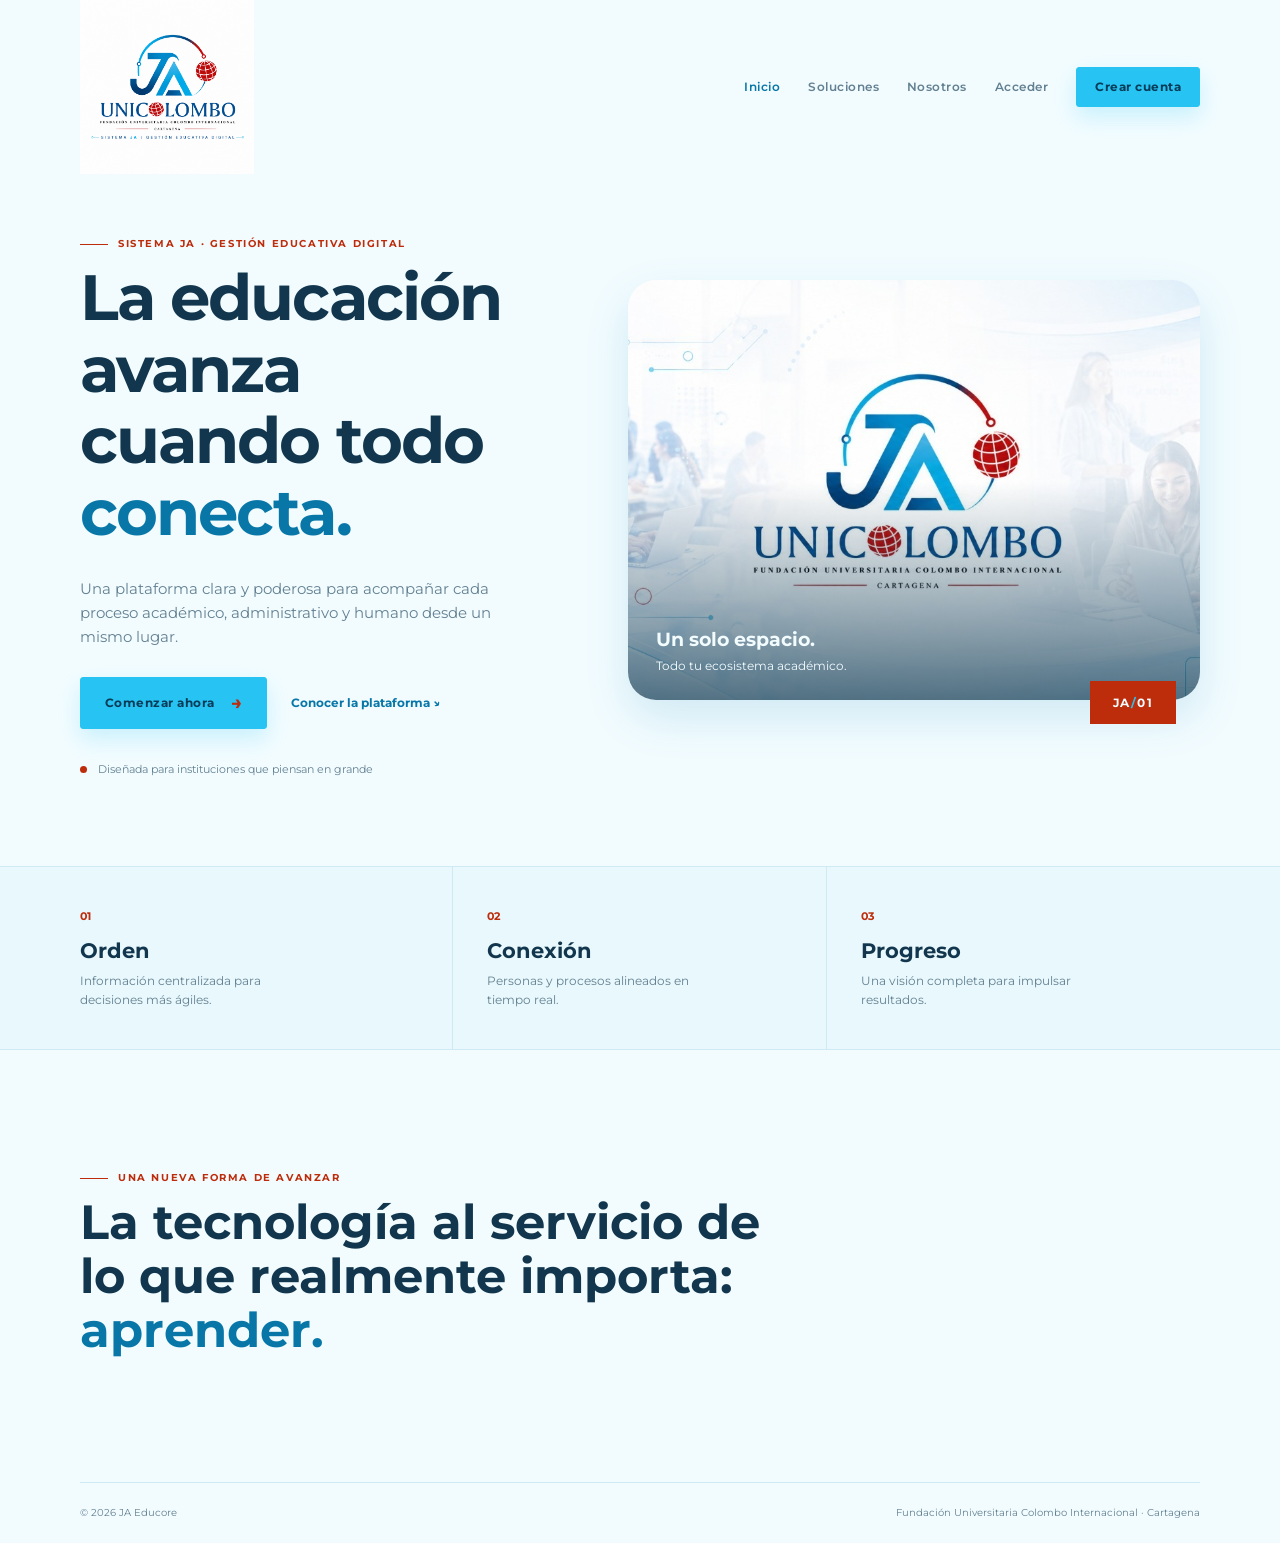
==== 03-Development/Src/Frontend/index.html @ cff56334 "wip: style frontend" ====
<!DOCTYPE html>
<html lang="en">

<head>
    <meta charset="UTF-8">
    <meta name="viewport" content="width=device-width, initial-scale=1.0">
    <link rel="icon" type="image/png" href="Assets/Images/JA-Educore-Logo.png">
    <link rel="stylesheet" href="Assets/Fonts/fonts.css">
    <link rel="stylesheet" href="Styles/main.css">
    <title>JA Educore</title>
</head>

<body class="home-page">
    <header class="site-header container">
        <a class="brand" href="index.html" aria-label="JA Educore, inicio">
            <img src="Assets/Images/JA-Educore-Logo.png" alt="Logo JA Educore">
        </a>
        <button class="menu-toggle" type="button" aria-expanded="false" aria-controls="main-nav">Menú</button>
        <nav class="main-nav" id="main-nav" aria-label="Navegación principal">
            <a class="nav-link active" href="index.html">Inicio</a>
            <a class="nav-link" href="#servicios">Soluciones</a>
            <a class="nav-link" href="#nosotros">Nosotros</a>
            <a class="nav-link" href="Views/login.html">Acceder</a>
            <a class="button button-small" href="Views/register.html">Crear cuenta</a>
        </nav>
    </header>

    <main>
        <section class="hero container">
            <div class="hero-copy reveal">
                <p class="eyebrow"><span></span> Sistema JA · Gestión educativa digital</p>
                <h1>La educación avanza cuando todo <em>conecta.</em></h1>
                <p class="hero-text">Una plataforma clara y poderosa para acompañar cada proceso académico,
                    administrativo y humano desde un mismo lugar.</p>
                <div class="hero-actions">
                    <a class="button" href="Views/register.html">Comenzar ahora <span aria-hidden="true">→</span></a>
                    <a class="text-link" href="#servicios">Conocer la plataforma <span aria-hidden="true">↘</span></a>
                </div>
                <div class="hero-note"><span class="status-dot"></span> Diseñada para instituciones que piensan en
                    grande</div>
            </div>
            <div class="hero-visual reveal reveal-delay">
                <div class="visual-frame">
                    <img src="Assets/Images/JA-Educore-fondo.jpg" alt="Estudiantes colaborando en un entorno académico">
                    <div class="visual-caption"><strong>Un solo espacio.</strong><br>Todo tu ecosistema académico.</div>
                </div>
                <div class="floating-mark">JA<span>/</span>01</div>
            </div>
        </section>

        <section class="service-strip" id="servicios">
            <div class="container services-grid">
                <article class="service-item"><span class="service-number">01</span>
                    <h2>Orden</h2>
                    <p>Información centralizada para decisiones más ágiles.</p>
                </article>
                <article class="service-item"><span class="service-number">02</span>
                    <h2>Conexión</h2>
                    <p>Personas y procesos alineados en tiempo real.</p>
                </article>
                <article class="service-item"><span class="service-number">03</span>
                    <h2>Progreso</h2>
                    <p>Una visión completa para impulsar resultados.</p>
                </article>
            </div>
        </section>

        <section class="closing-section container" id="nosotros">
            <p class="eyebrow"><span></span> Una nueva forma de avanzar</p>
            <h2>La tecnología al servicio de lo que realmente importa: <em>aprender.</em></h2>
        </section>
    </main>

    <footer class="site-footer container"><span>© 2026 JA Educore</span><span>Fundación Universitaria Colombo
            Internacional · Cartagena</span></footer>
    <script src="Scripts/app.js"></script>
</body>

</html>
---- 03-Development/Src/Frontend/Assets/Fonts/fonts.css ----
@font-face {
    font-family: "Montserrat";
    src: url("Montserrat-Regular.ttf") format("truetype");
    font-weight: 400;
    font-style: normal;
    font-display: swap;
}

@font-face {
    font-family: "Montserrat";
    src: url("Montserrat-SemiBold.ttf") format("truetype");
    font-weight: 600;
    font-style: normal;
    font-display: swap;
}

@font-face {
    font-family: "Montserrat";
    src: url("Montserrat-Bold.ttf") format("truetype");
    font-weight: 700;
    font-style: normal;
    font-display: swap;
}
---- 03-Development/Src/Frontend/Styles/main.css ----
:root {
    --blue: #27c3f2;
    --blue-deep: #0877a8;
    --ink: #12364d;
    --muted: #638092;
    --white: #f2fcff;
    --red: #bd2c0b;
    --line: #cfeaf2;
    --shadow: 0 18px 45px rgba(8, 119, 168, 0.14);
}

* {
    box-sizing: border-box;
}

html {
    scroll-behavior: smooth;
}

body {
    margin: 0;
    color: var(--ink);
    background: var(--white);
    font-family: "Montserrat", sans-serif;
    font-size: 15px;
    line-height: 1.6;
}

a {
    color: inherit;
    text-decoration: none;
}

.container {
    width: min(1120px, calc(100% - 48px));
    margin: 0 auto;
}

.site-header {
    display: flex;
    align-items: center;
    justify-content: space-between;
    min-height: 104px;
}

.brand img {
    display: block;
    width: 174px;
    height: auto;
}

.main-nav {
    display: flex;
    align-items: center;
    gap: 28px;
}

.nav-link {
    color: var(--muted);
    font-size: 12px;
    font-weight: 600;
    letter-spacing: .04em;
}

.nav-link:hover,
.nav-link.active {
    color: var(--blue-deep);
}

.menu-toggle {
    display: none;
}

.button {
    display: inline-flex;
    align-items: center;
    justify-content: center;
    gap: 16px;
    min-height: 52px;
    padding: 0 24px;
    border: 1px solid var(--blue);
    border-radius: 3px;
    background: var(--blue);
    box-shadow: 0 10px 22px rgba(39, 195, 242, .2);
    color: #073c59;
    cursor: pointer;
    font: inherit;
    font-size: 12px;
    font-weight: 700;
    letter-spacing: .04em;
    transition: transform .2s ease, background .2s ease, box-shadow .2s ease;
}

.button:hover {
    background: #58d2f6;
    box-shadow: 0 14px 28px rgba(39, 195, 242, .3);
    transform: translateY(-2px);
}

.button span {
    color: var(--red);
    font-size: 19px;
    line-height: 0;
}

.button-small {
    min-height: 40px;
    padding: 0 18px;
}

.hero {
    display: grid;
    grid-template-columns: .9fr 1.1fr;
    align-items: center;
    gap: 80px;
    min-height: 590px;
    padding: 52px 0 88px;
}

.eyebrow {
    display: flex;
    align-items: center;
    gap: 10px;
    color: var(--red);
    font-size: 10px;
    font-weight: 700;
    letter-spacing: .16em;
    text-transform: uppercase;
}

.eyebrow span {
    width: 28px;
    height: 1px;
    background: var(--red);
}

h1,
h2 {
    margin: 0;
    font-weight: 700;
    line-height: 1.12;
}

h1 {
    max-width: 560px;
    font-size: clamp(38px, 5vw, 68px);
    letter-spacing: -.03em;
}

h1 em,
.closing-section em {
    color: var(--blue-deep);
    font-style: normal;
}

.hero-text {
    max-width: 460px;
    margin: 28px 0;
    color: var(--muted);
}

.hero-actions {
    display: flex;
    align-items: center;
    gap: 24px;
}

.text-link,
.form-link,
.auth-back {
    color: var(--blue-deep);
    font-size: 12px;
    font-weight: 700;
}

.text-link:hover,
.form-link:hover,
.auth-back:hover {
    color: var(--red);
}

.hero-note {
    margin-top: 32px;
    color: var(--muted);
    font-size: 11px;
}

.status-dot {
    display: inline-block;
    width: 7px;
    height: 7px;
    margin-right: 8px;
    border-radius: 50%;
    background: var(--red);
}

.visual-frame {
    position: relative;
    overflow: hidden;
    min-height: 420px;
    border-radius: 28px;
    box-shadow: var(--shadow);
}

.visual-frame img {
    display: block;
    width: 100%;
    height: 420px;
    object-fit: cover;
}

.visual-frame::after {
    position: absolute;
    inset: 0;
    background: linear-gradient(180deg, transparent 48%, rgba(5, 50, 75, .68));
    content: "";
}

.visual-caption {
    position: absolute;
    z-index: 1;
    bottom: 25px;
    left: 28px;
    color: var(--white);
    font-size: 12px;
}

.visual-caption strong {
    font-size: 19px;
}

.floating-mark {
    margin: -19px 24px 0 auto;
    position: relative;
    z-index: 2;
    width: 86px;
    padding: 12px 0;
    background: var(--red);
    color: var(--white);
    text-align: center;
    font-size: 12px;
    font-weight: 700;
    letter-spacing: .12em;
}

.floating-mark span {
    color: var(--blue);
}

.service-strip {
    border-top: 1px solid var(--line);
    border-bottom: 1px solid var(--line);
    background: #e8f8fc;
}

.services-grid {
    display: grid;
    grid-template-columns: repeat(3, 1fr);
}

.service-item {
    padding: 36px 34px 40px 0;
    border-right: 1px solid var(--line);
}

.service-item+.service-item {
    padding-left: 34px;
}

.service-item:last-child {
    border-right: 0;
}

.service-number {
    color: var(--red);
    font-size: 11px;
    font-weight: 700;
}

.service-item h2 {
    margin: 12px 0 8px;
    font-size: 21px;
}

.service-item p {
    max-width: 220px;
    margin: 0;
    color: var(--muted);
    font-size: 12px;
}

.closing-section {
    padding: 110px 0 125px;
}

.closing-section h2 {
    max-width: 720px;
    font-size: clamp(28px, 4vw, 48px);
}

.site-footer {
    display: flex;
    justify-content: space-between;
    gap: 20px;
    padding: 22px 0;
    border-top: 1px solid var(--line);
    color: var(--muted);
    font-size: 10px;
}

.auth-page {
    min-height: 100svh;
    background: linear-gradient(135deg, #dff5fb, #f2fcff 58%, #eaf9fc);
}

.auth-shell {
    position: relative;
    display: flex;
    flex-direction: column;
    align-items: center;
    width: min(100% - 32px, 560px);
    min-height: 100svh;
    margin: 0 auto;
    padding: 48px 0 28px;
}

.auth-brand,
.auth-content,
.auth-footer {
    position: relative;
    z-index: 1;
}

.auth-brand {
    display: inline-flex;
    align-items: center;
    justify-content: center;
    width: 194px;
    height: 72px;
    margin-bottom: 24px;
    overflow: hidden;
    border: 1px solid rgba(39, 195, 242, .18);
    border-radius: 28px;
    background: var(--white);
    box-shadow: 0 12px 28px rgba(8, 119, 168, .12);
}

.auth-brand img {
    display: block;
    width: 168px;
    height: auto;
    border-radius: 18px;
}

.auth-content {
    width: 100%;
    padding: clamp(28px, 6vw, 48px);
    border: 1px solid rgba(255, 255, 255, .9);
    border-radius: 28px;
    background: rgba(242, 252, 255, .94);
    box-shadow: 0 20px 50px rgba(8, 119, 168, .16);
}

.auth-heading {
    text-align: center;
}

.auth-kicker {
    margin: 0 0 10px;
    color: var(--red);
    font-size: 11px;
    font-weight: 700;
    letter-spacing: .08em;
    text-transform: uppercase;
}

.auth-content h1 {
    font-size: clamp(30px, 6vw, 42px);
    letter-spacing: -.02em;
}

.auth-intro {
    max-width: 380px;
    margin: 14px auto 30px;
    color: var(--muted);
    font-size: 14px;
    line-height: 1.55;
}

.auth-form {
    display: grid;
    gap: 18px;
}

.field {
    display: grid;
    gap: 7px;
}

.field label,
.check {
    color: var(--ink);
    font-size: 12px;
    font-weight: 700;
}

input,
select {
    width: 100%;
    min-height: 52px;
    padding: 0 16px;
    border: 1px solid #bfe4ef;
    border-radius: 14px;
    background: #fff;
    color: var(--ink);
    font: inherit;
    font-size: 13px;
    outline: 0;
    transition: border-color .2s ease, box-shadow .2s ease;
}

input:focus,
select:focus {
    border-color: var(--blue);
    box-shadow: 0 0 0 3px rgba(39, 195, 242, .14);
}

.form-row {
    display: flex;
    align-items: center;
    justify-content: space-between;
    gap: 16px;
}

.check {
    display: flex;
    align-items: center;
    gap: 8px;
    font-weight: 400;
}

.check input {
    width: 15px;
    min-height: 15px;
    accent-color: var(--blue-deep);
}

.auth-submit {
    width: 100%;
    min-height: 56px;
    margin-top: 4px;
    border-radius: 15px;
}

.auth-switch {
    margin: 26px 0 18px;
    color: var(--muted);
    font-size: 13px;
}

.auth-switch a {
    color: var(--red);
    font-weight: 700;
}

.auth-back {
    display: block;
    text-align: center;
}

.auth-footer {
    margin: auto 0 0;
    padding-top: 24px;
    color: var(--blue-deep);
    font-size: 11px;
}

.auth-footer span {
    padding: 0 5px;
    color: var(--red);
}

@media (max-width: 760px) {
    .container {
        width: min(100% - 32px, 560px);
    }

    .site-header {
        min-height: 82px;
    }

    .brand img {
        width: 145px;
    }

    .menu-toggle {
        display: block;
        border: 0;
        background: transparent;
        color: var(--ink);
        font: inherit;
        font-size: 11px;
        font-weight: 700;
    }

    .main-nav {
        display: none;
        position: absolute;
        z-index: 5;
        top: 72px;
        right: 16px;
        left: 16px;
        flex-direction: column;
        align-items: stretch;
        gap: 18px;
        padding: 22px;
        border: 1px solid var(--line);
        background: var(--white);
        box-shadow: var(--shadow);
    }

    .main-nav.open {
        display: flex;
    }

    .main-nav .button {
        text-align: center;
    }

    .hero {
        display: flex;
        flex-direction: column;
        align-items: stretch;
        gap: 42px;
        min-height: auto;
        padding: 52px 0 68px;
    }

    .visual-frame,
    .visual-frame img {
        min-height: 310px;
        height: 310px;
    }

    .services-grid {
        display: block;
    }

    .service-item,
    .service-item+.service-item {
        padding: 28px 0;
        border-right: 0;
        border-bottom: 1px solid var(--line);
    }

    .service-item:last-child {
        border-bottom: 0;
    }

    .closing-section {
        padding: 70px 0 85px;
    }

    .site-footer {
        flex-direction: column;
    }

    .auth-shell {
        width: min(100% - 24px, 500px);
        padding: 28px 0 22px;
    }

    .auth-brand {
        width: 174px;
        height: 64px;
        margin-bottom: 18px;
        border-radius: 24px;
    }

    .auth-brand img {
        width: 150px;
    }

    .auth-content {
        border-radius: 22px;
        padding: 28px 20px;
    }

    .auth-content h1 {
        font-size: 30px;
    }

    .auth-intro {
        margin-bottom: 26px;
        font-size: 13px;
    }

    .form-row {
        align-items: flex-start;
        flex-direction: column;
        gap: 10px;
    }

    .auth-submit {
        min-height: 54px;
    }
}
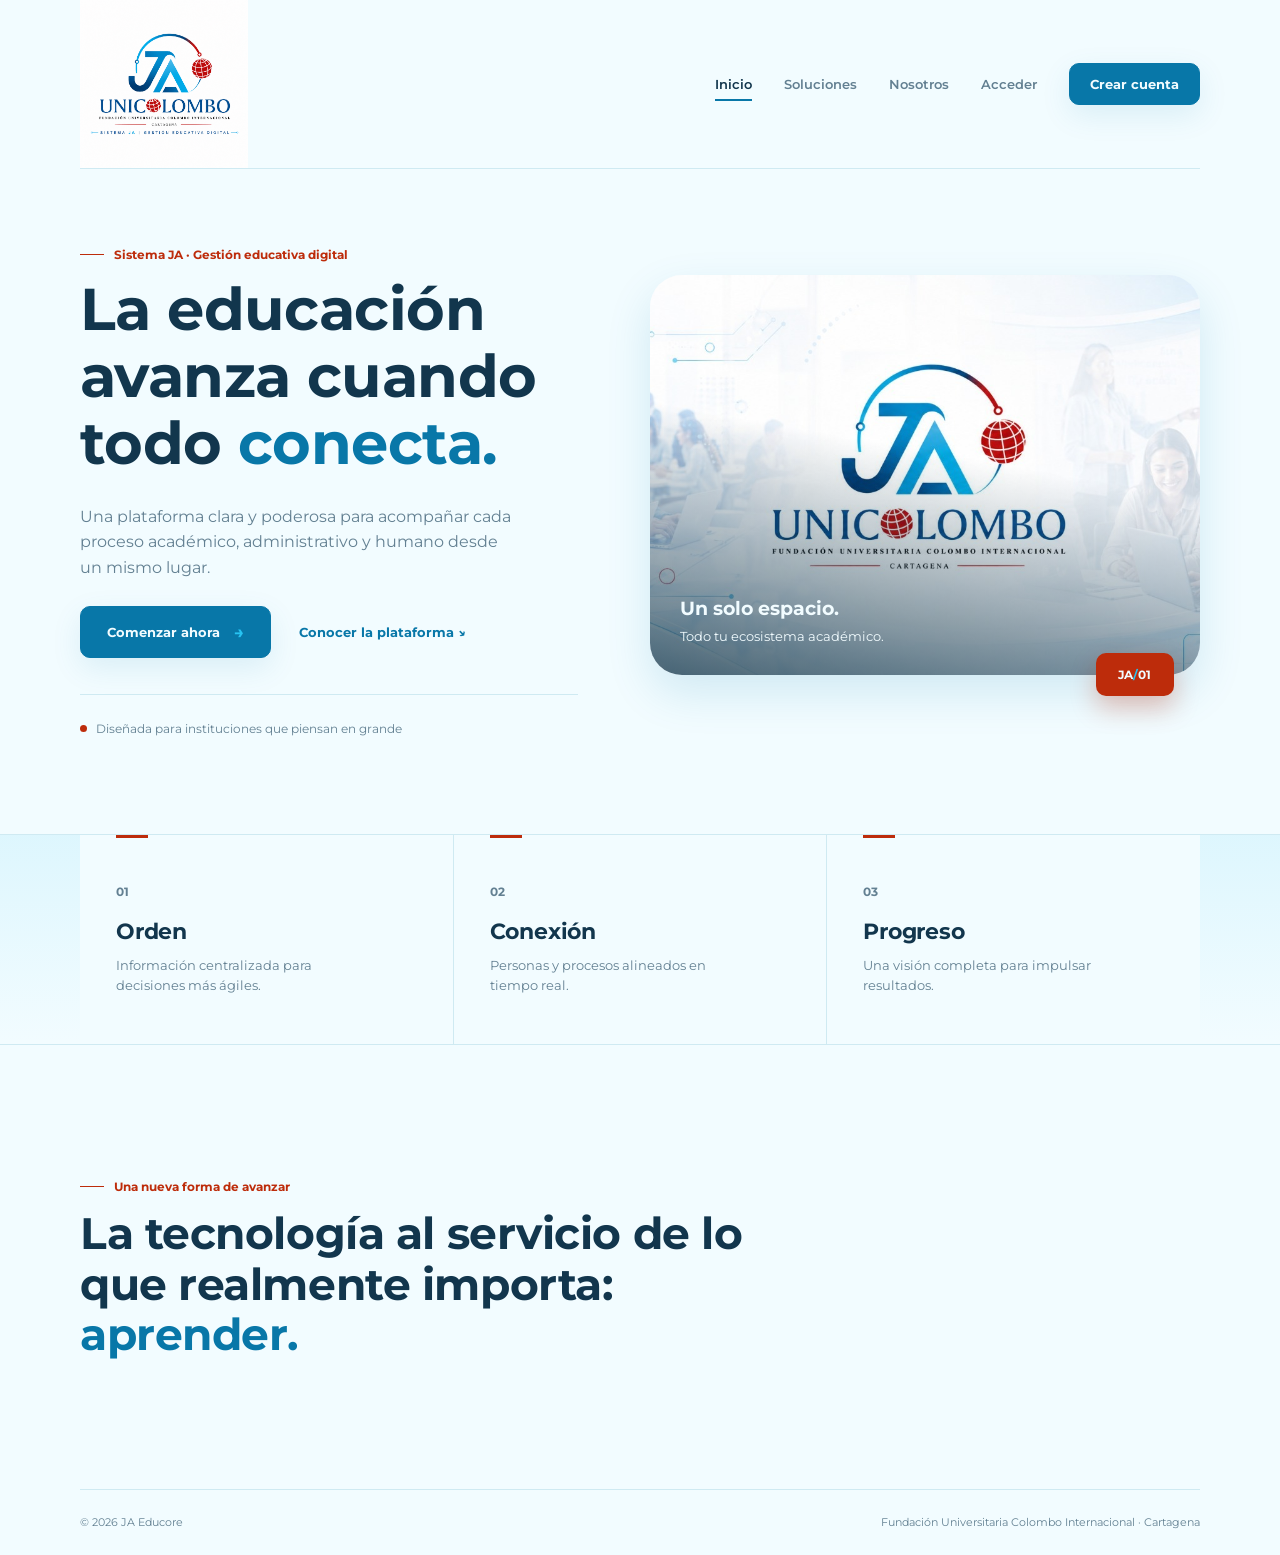
==== commit bdf5cd24: "chore: docs updated." ====
--- a/03-Development/Src/Frontend/index.html
+++ b/03-Development/Src/Frontend/index.html
@@ -42,7 +42,7 @@
             <div class="hero-visual reveal reveal-delay">
                 <div class="visual-frame">
                     <img src="Assets/Images/JA-Educore-fondo.jpg" alt="Estudiantes colaborando en un entorno académico">
-                    <div class="visual-caption"><strong>Un solo espacio.</strong><br>Todo tu ecosistema académico.</div>
+                    <div class="visual-caption"><strong>Un solo espacio.</strong>Todo tu ecosistema académico.</div>
                 </div>
                 <div class="floating-mark">JA<span>/</span>01</div>
             </div>
--- a/03-Development/Src/Frontend/Styles/main.css
+++ b/03-Development/Src/Frontend/Styles/main.css
@@ -7,6 +7,23 @@
     --red: #bd2c0b;
     --line: #cfeaf2;
     --shadow: 0 18px 45px rgba(8, 119, 168, 0.14);
+
+    /* derived tokens — same palette, used to keep spacing/radius/shadows consistent everywhere */
+    --shadow-soft: 0 10px 30px rgba(8, 119, 168, .10);
+    --shadow-lift: 0 16px 34px rgba(8, 119, 168, .22);
+    --ink-wash: rgba(18, 54, 77, .06);
+    --blue-wash: rgba(39, 195, 242, .10);
+
+    --radius-sm: 10px;
+    --radius-md: 16px;
+    --radius-lg: 24px;
+    --radius-xl: 32px;
+
+    --gap-xs: .5rem;
+    --gap-sm: 1rem;
+    --gap-md: 1.5rem;
+    --gap-lg: 2.5rem;
+    --gap-xl: 4rem;
 }
 
 * {
@@ -24,6 +41,7 @@
     font-family: "Montserrat", sans-serif;
     font-size: 15px;
     line-height: 1.6;
+    -webkit-font-smoothing: antialiased;
 }
 
 a {
@@ -31,90 +49,122 @@
     text-decoration: none;
 }
 
+img {
+    max-width: 100%;
+}
+
+:focus-visible {
+    outline: 2px solid var(--blue-deep);
+    outline-offset: 3px;
+}
+
 .container {
     width: min(1120px, calc(100% - 48px));
     margin: 0 auto;
 }
 
+/* ---------- header ---------- */
+
 .site-header {
     display: flex;
     align-items: center;
     justify-content: space-between;
-    min-height: 104px;
+    min-height: 100px;
+    border-bottom: 1px solid var(--line);
 }
 
 .brand img {
     display: block;
-    width: 174px;
+    width: 168px;
     height: auto;
 }
 
 .main-nav {
     display: flex;
     align-items: center;
-    gap: 28px;
+    gap: 32px;
 }
 
 .nav-link {
+    position: relative;
+    padding: 4px 0;
     color: var(--muted);
-    font-size: 12px;
+    font-size: 13px;
     font-weight: 600;
-    letter-spacing: .04em;
+}
+
+.nav-link::after {
+    content: "";
+    position: absolute;
+    left: 0;
+    right: 100%;
+    bottom: -3px;
+    height: 2px;
+    background: var(--blue-deep);
+    transition: right .2s ease;
 }
 
 .nav-link:hover,
 .nav-link.active {
-    color: var(--blue-deep);
+    color: var(--ink);
+}
+
+.nav-link.active::after,
+.nav-link:hover::after {
+    right: 0;
 }
 
 .menu-toggle {
     display: none;
 }
 
+/* ---------- buttons ---------- */
+
 .button {
     display: inline-flex;
     align-items: center;
     justify-content: center;
-    gap: 16px;
+    gap: 14px;
     min-height: 52px;
-    padding: 0 24px;
-    border: 1px solid var(--blue);
-    border-radius: 3px;
-    background: var(--blue);
-    box-shadow: 0 10px 22px rgba(39, 195, 242, .2);
-    color: #073c59;
+    padding: 0 26px;
+    border: 1px solid var(--blue-deep);
+    border-radius: var(--radius-sm);
+    background: var(--blue-deep);
+    box-shadow: var(--shadow-soft);
+    color: var(--white);
     cursor: pointer;
     font: inherit;
-    font-size: 12px;
-    font-weight: 700;
-    letter-spacing: .04em;
+    font-size: 13px;
+    font-weight: 700;
     transition: transform .2s ease, background .2s ease, box-shadow .2s ease;
 }
 
 .button:hover {
-    background: #58d2f6;
-    box-shadow: 0 14px 28px rgba(39, 195, 242, .3);
+    background: #0a6690;
+    box-shadow: var(--shadow-lift);
     transform: translateY(-2px);
 }
 
 .button span {
-    color: var(--red);
-    font-size: 19px;
+    color: var(--blue);
+    font-size: 17px;
     line-height: 0;
 }
 
 .button-small {
-    min-height: 40px;
-    padding: 0 18px;
-}
+    min-height: 42px;
+    padding: 0 20px;
+}
+
+/* ---------- hero ---------- */
 
 .hero {
     display: grid;
-    grid-template-columns: .9fr 1.1fr;
-    align-items: center;
-    gap: 80px;
-    min-height: 590px;
-    padding: 52px 0 88px;
+    grid-template-columns: .95fr 1.05fr;
+    align-items: center;
+    gap: 72px;
+    min-height: 560px;
+    padding: 64px 0 96px;
 }
 
 .eyebrow {
@@ -122,14 +172,12 @@
     align-items: center;
     gap: 10px;
     color: var(--red);
-    font-size: 10px;
-    font-weight: 700;
-    letter-spacing: .16em;
-    text-transform: uppercase;
+    font-size: 12px;
+    font-weight: 700;
 }
 
 .eyebrow span {
-    width: 28px;
+    width: 24px;
     height: 1px;
     background: var(--red);
 }
@@ -138,38 +186,39 @@
 h2 {
     margin: 0;
     font-weight: 700;
-    line-height: 1.12;
+    line-height: 1.14;
+    letter-spacing: -.01em;
 }
 
 h1 {
-    max-width: 560px;
-    font-size: clamp(38px, 5vw, 68px);
-    letter-spacing: -.03em;
-}
-
-h1 em,
-.closing-section em {
+    max-width: 540px;
+    font-size: clamp(36px, 4.6vw, 60px);
+}
+
+h1 em {
     color: var(--blue-deep);
     font-style: normal;
 }
 
 .hero-text {
-    max-width: 460px;
-    margin: 28px 0;
+    max-width: 440px;
+    margin: 26px 0;
     color: var(--muted);
+    font-size: 16px;
 }
 
 .hero-actions {
     display: flex;
     align-items: center;
-    gap: 24px;
+    gap: 28px;
+    flex-wrap: wrap;
 }
 
 .text-link,
 .form-link,
 .auth-back {
     color: var(--blue-deep);
-    font-size: 12px;
+    font-size: 13px;
     font-weight: 700;
 }
 
@@ -180,16 +229,20 @@
 }
 
 .hero-note {
-    margin-top: 32px;
+    display: flex;
+    align-items: center;
+    margin-top: 36px;
+    padding-top: 24px;
+    border-top: 1px solid var(--line);
     color: var(--muted);
-    font-size: 11px;
+    font-size: 12px;
 }
 
 .status-dot {
     display: inline-block;
     width: 7px;
     height: 7px;
-    margin-right: 8px;
+    margin-right: 9px;
     border-radius: 50%;
     background: var(--red);
 }
@@ -197,191 +250,246 @@
 .visual-frame {
     position: relative;
     overflow: hidden;
-    min-height: 420px;
-    border-radius: 28px;
+    min-height: 400px;
+    border-radius: var(--radius-xl);
     box-shadow: var(--shadow);
 }
 
 .visual-frame img {
     display: block;
     width: 100%;
-    height: 420px;
+    height: 400px;
     object-fit: cover;
 }
 
 .visual-frame::after {
     position: absolute;
     inset: 0;
-    background: linear-gradient(180deg, transparent 48%, rgba(5, 50, 75, .68));
+    background: linear-gradient(190deg, transparent 45%, rgba(5, 43, 64, .72));
     content: "";
 }
 
 .visual-caption {
     position: absolute;
     z-index: 1;
-    bottom: 25px;
-    left: 28px;
+    bottom: 28px;
+    left: 30px;
+    right: 30px;
     color: var(--white);
-    font-size: 12px;
+    font-size: 13px;
 }
 
 .visual-caption strong {
+    display: block;
+    margin-bottom: 2px;
     font-size: 19px;
 }
 
 .floating-mark {
-    margin: -19px 24px 0 auto;
+    margin: -22px 26px 0 auto;
     position: relative;
     z-index: 2;
-    width: 86px;
+    width: 78px;
     padding: 12px 0;
+    border-radius: var(--radius-sm);
     background: var(--red);
+    box-shadow: 0 12px 26px rgba(189, 44, 11, .28);
     color: var(--white);
     text-align: center;
     font-size: 12px;
     font-weight: 700;
-    letter-spacing: .12em;
 }
 
 .floating-mark span {
     color: var(--blue);
 }
 
+/* ---------- services ---------- */
+
 .service-strip {
+    background: linear-gradient(180deg, var(--blue-wash), transparent);
     border-top: 1px solid var(--line);
     border-bottom: 1px solid var(--line);
-    background: #e8f8fc;
 }
 
 .services-grid {
     display: grid;
     grid-template-columns: repeat(3, 1fr);
+    gap: 1px;
+    background: var(--line);
 }
 
 .service-item {
-    padding: 36px 34px 40px 0;
-    border-right: 1px solid var(--line);
-}
-
-.service-item+.service-item {
-    padding-left: 34px;
-}
-
-.service-item:last-child {
-    border-right: 0;
+    position: relative;
+    padding: 44px 36px 48px;
+    background: var(--white);
+}
+
+.service-item::before {
+    content: "";
+    position: absolute;
+    top: 0;
+    left: 36px;
+    width: 32px;
+    height: 3px;
+    background: var(--red);
 }
 
 .service-number {
-    color: var(--red);
-    font-size: 11px;
+    color: var(--muted);
+    font-size: 12px;
     font-weight: 700;
 }
 
 .service-item h2 {
-    margin: 12px 0 8px;
-    font-size: 21px;
+    margin: 16px 0 10px;
+    font-size: 22px;
 }
 
 .service-item p {
-    max-width: 220px;
+    max-width: 230px;
     margin: 0;
     color: var(--muted);
-    font-size: 12px;
-}
+    font-size: 13px;
+}
+
+/* ---------- closing ---------- */
 
 .closing-section {
-    padding: 110px 0 125px;
+    padding: 120px 0 130px;
 }
 
 .closing-section h2 {
-    max-width: 720px;
-    font-size: clamp(28px, 4vw, 48px);
-}
+    max-width: 680px;
+    font-size: clamp(28px, 3.6vw, 44px);
+}
+
+.closing-section em {
+    color: var(--blue-deep);
+    font-style: normal;
+}
+
+/* ---------- footer ---------- */
 
 .site-footer {
     display: flex;
     justify-content: space-between;
     gap: 20px;
-    padding: 22px 0;
+    padding: 24px 0;
     border-top: 1px solid var(--line);
     color: var(--muted);
-    font-size: 10px;
-}
+    font-size: 11px;
+}
+
+/* ============================================================
+   AUTH PAGES — two-column layout: brand panel + form panel
+   ============================================================ */
 
 .auth-page {
     min-height: 100svh;
-    background: linear-gradient(135deg, #dff5fb, #f2fcff 58%, #eaf9fc);
-}
+    background: var(--white);
+}
+
+.auth-layout {
+    display: grid;
+    grid-template-columns: minmax(280px, 380px) 1fr;
+    min-height: 100svh;
+}
+
+/* left brand panel */
+
+.auth-aside {
+    display: flex;
+    flex-direction: column;
+    justify-content: space-between;
+    padding: 44px 40px;
+    background: linear-gradient(155deg, var(--blue-deep), var(--ink) 120%);
+    color: var(--white);
+}
+
+.auth-aside .auth-brand {
+    display: inline-flex;
+    align-items: center;
+    width: fit-content;
+    padding: 10px 16px;
+    border-radius: var(--radius-md);
+    background: rgba(242, 252, 255, .1);
+}
+
+.auth-aside .auth-brand img {
+    display: block;
+    width: 132px;
+    height: auto;
+}
+
+.auth-aside-body {
+    max-width: 320px;
+}
+
+.auth-aside-body .auth-kicker {
+    color: var(--blue);
+}
+
+.auth-aside-body h2 {
+    margin: 12px 0 16px;
+    font-size: 26px;
+    line-height: 1.25;
+}
+
+.auth-aside-body p {
+    margin: 0;
+    color: rgba(242, 252, 255, .8);
+    font-size: 14px;
+    line-height: 1.65;
+}
+
+.auth-aside .auth-footer {
+    margin: 0;
+    padding-top: 0;
+    border: 0;
+    color: rgba(242, 252, 255, .65);
+    font-size: 11px;
+}
+
+.auth-aside .auth-footer span {
+    padding: 0 5px;
+    color: var(--blue);
+}
+
+/* right form panel */
 
 .auth-shell {
-    position: relative;
     display: flex;
     flex-direction: column;
-    align-items: center;
-    width: min(100% - 32px, 560px);
-    min-height: 100svh;
-    margin: 0 auto;
-    padding: 48px 0 28px;
-}
-
-.auth-brand,
-.auth-content,
-.auth-footer {
-    position: relative;
-    z-index: 1;
-}
-
-.auth-brand {
-    display: inline-flex;
-    align-items: center;
     justify-content: center;
-    width: 194px;
-    height: 72px;
-    margin-bottom: 24px;
-    overflow: hidden;
-    border: 1px solid rgba(39, 195, 242, .18);
-    border-radius: 28px;
-    background: var(--white);
-    box-shadow: 0 12px 28px rgba(8, 119, 168, .12);
-}
-
-.auth-brand img {
-    display: block;
-    width: 168px;
-    height: auto;
-    border-radius: 18px;
+    align-items: center;
+    padding: 48px 32px;
 }
 
 .auth-content {
     width: 100%;
-    padding: clamp(28px, 6vw, 48px);
-    border: 1px solid rgba(255, 255, 255, .9);
-    border-radius: 28px;
-    background: rgba(242, 252, 255, .94);
-    box-shadow: 0 20px 50px rgba(8, 119, 168, .16);
+    max-width: 400px;
 }
 
 .auth-heading {
-    text-align: center;
+    margin-bottom: 30px;
 }
 
 .auth-kicker {
     margin: 0 0 10px;
     color: var(--red);
-    font-size: 11px;
-    font-weight: 700;
-    letter-spacing: .08em;
-    text-transform: uppercase;
+    font-size: 12px;
+    font-weight: 700;
 }
 
 .auth-content h1 {
-    font-size: clamp(30px, 6vw, 42px);
-    letter-spacing: -.02em;
+    max-width: none;
+    font-size: clamp(28px, 4vw, 34px);
 }
 
 .auth-intro {
-    max-width: 380px;
-    margin: 14px auto 30px;
+    max-width: 340px;
+    margin: 12px 0 0;
     color: var(--muted);
     font-size: 14px;
     line-height: 1.55;
@@ -390,6 +498,7 @@
 .auth-form {
     display: grid;
     gap: 18px;
+    margin-top: 30px;
 }
 
 .field {
@@ -407,10 +516,10 @@
 input,
 select {
     width: 100%;
-    min-height: 52px;
+    min-height: 50px;
     padding: 0 16px;
-    border: 1px solid #bfe4ef;
-    border-radius: 14px;
+    border: 1px solid var(--line);
+    border-radius: var(--radius-sm);
     background: #fff;
     color: var(--ink);
     font: inherit;
@@ -419,10 +528,14 @@
     transition: border-color .2s ease, box-shadow .2s ease;
 }
 
+input::placeholder {
+    color: #a9c4d1;
+}
+
 input:focus,
 select:focus {
     border-color: var(--blue);
-    box-shadow: 0 0 0 3px rgba(39, 195, 242, .14);
+    box-shadow: 0 0 0 3px var(--blue-wash);
 }
 
 .form-row {
@@ -435,49 +548,72 @@
 .check {
     display: flex;
     align-items: center;
-    gap: 8px;
+    gap: 9px;
     font-weight: 400;
 }
 
 .check input {
-    width: 15px;
-    min-height: 15px;
+    width: 16px;
+    min-height: 16px;
     accent-color: var(--blue-deep);
 }
 
 .auth-submit {
     width: 100%;
-    min-height: 56px;
-    margin-top: 4px;
-    border-radius: 15px;
+    margin-top: 6px;
 }
 
 .auth-switch {
-    margin: 26px 0 18px;
+    margin: 24px 0 4px;
     color: var(--muted);
     font-size: 13px;
+    text-align: center;
 }
 
 .auth-switch a {
+    color: var(--blue-deep);
+    font-weight: 700;
+}
+
+.auth-switch a:hover {
     color: var(--red);
-    font-weight: 700;
 }
 
 .auth-back {
     display: block;
+    margin-top: 28px;
     text-align: center;
 }
 
-.auth-footer {
-    margin: auto 0 0;
-    padding-top: 24px;
-    color: var(--blue-deep);
-    font-size: 11px;
-}
-
-.auth-footer span {
-    padding: 0 5px;
-    color: var(--red);
+/* ============================================================
+   RESPONSIVE
+   ============================================================ */
+
+@media (max-width: 960px) {
+    .auth-layout {
+        grid-template-columns: 1fr;
+    }
+
+    .auth-aside {
+        flex-direction: row;
+        align-items: center;
+        justify-content: space-between;
+        gap: 20px;
+        padding: 22px 24px;
+    }
+
+    .auth-aside-body,
+    .auth-aside .auth-footer {
+        display: none;
+    }
+
+    .auth-aside .auth-brand {
+        padding: 8px 14px;
+    }
+
+    .auth-aside .auth-brand img {
+        width: 112px;
+    }
 }
 
 @media (max-width: 760px) {
@@ -486,11 +622,11 @@
     }
 
     .site-header {
-        min-height: 82px;
+        min-height: 80px;
     }
 
     .brand img {
-        width: 145px;
+        width: 140px;
     }
 
     .menu-toggle {
@@ -499,7 +635,7 @@
         background: transparent;
         color: var(--ink);
         font: inherit;
-        font-size: 11px;
+        font-size: 12px;
         font-weight: 700;
     }
 
@@ -507,13 +643,14 @@
         display: none;
         position: absolute;
         z-index: 5;
-        top: 72px;
+        top: 70px;
         right: 16px;
         left: 16px;
         flex-direction: column;
         align-items: stretch;
         gap: 18px;
         padding: 22px;
+        border-radius: var(--radius-md);
         border: 1px solid var(--line);
         background: var(--white);
         box-shadow: var(--shadow);
@@ -525,74 +662,43 @@
 
     .main-nav .button {
         text-align: center;
+        justify-content: center;
     }
 
     .hero {
         display: flex;
         flex-direction: column;
         align-items: stretch;
-        gap: 42px;
+        gap: 40px;
         min-height: auto;
-        padding: 52px 0 68px;
+        padding: 48px 0 64px;
     }
 
     .visual-frame,
     .visual-frame img {
-        min-height: 310px;
-        height: 310px;
+        min-height: 300px;
+        height: 300px;
     }
 
     .services-grid {
-        display: block;
-    }
-
-    .service-item,
-    .service-item+.service-item {
-        padding: 28px 0;
-        border-right: 0;
-        border-bottom: 1px solid var(--line);
-    }
-
-    .service-item:last-child {
-        border-bottom: 0;
+        grid-template-columns: 1fr;
     }
 
     .closing-section {
-        padding: 70px 0 85px;
+        padding: 72px 0 84px;
     }
 
     .site-footer {
         flex-direction: column;
+        gap: 6px;
     }
 
     .auth-shell {
-        width: min(100% - 24px, 500px);
-        padding: 28px 0 22px;
-    }
-
-    .auth-brand {
-        width: 174px;
-        height: 64px;
-        margin-bottom: 18px;
-        border-radius: 24px;
-    }
-
-    .auth-brand img {
-        width: 150px;
-    }
-
-    .auth-content {
-        border-radius: 22px;
-        padding: 28px 20px;
+        padding: 36px 20px;
     }
 
     .auth-content h1 {
-        font-size: 30px;
-    }
-
-    .auth-intro {
-        margin-bottom: 26px;
-        font-size: 13px;
+        font-size: 28px;
     }
 
     .form-row {
@@ -600,8 +706,4 @@
         flex-direction: column;
         gap: 10px;
     }
-
-    .auth-submit {
-        min-height: 54px;
-    }
 }
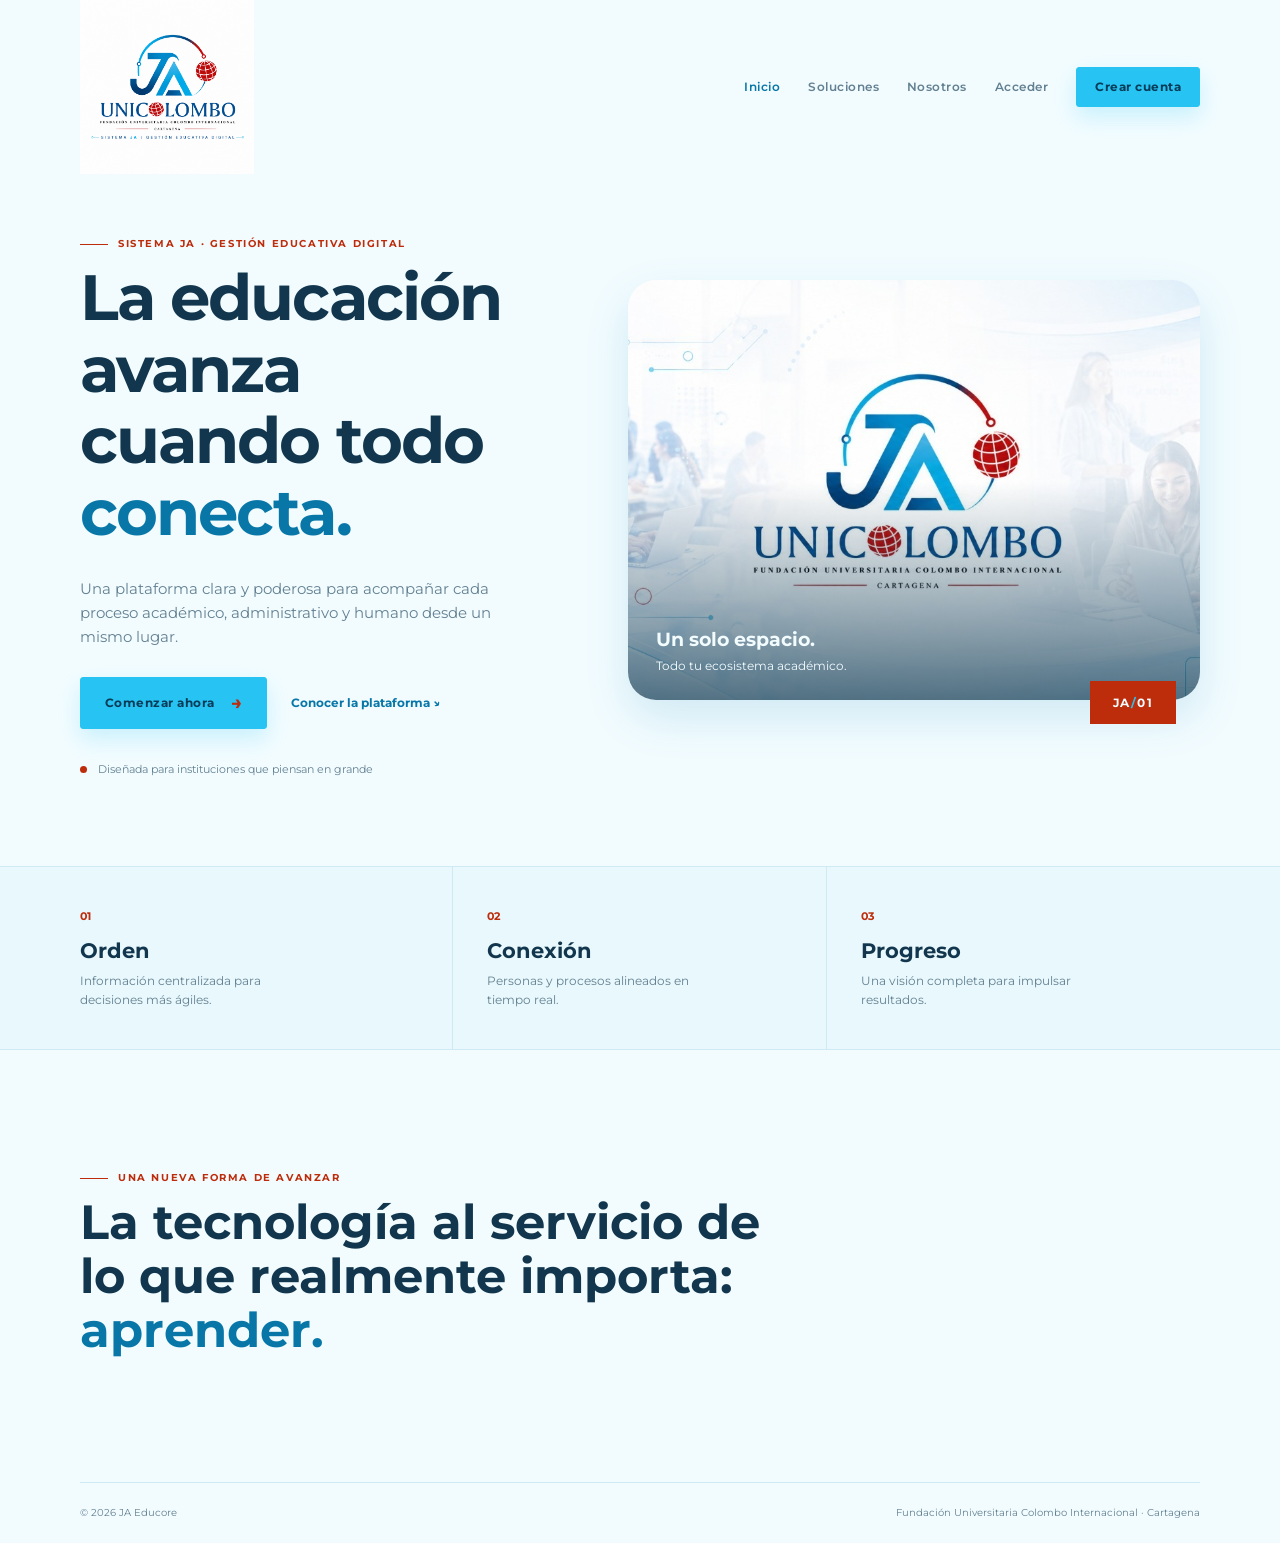
==== commit 0a648c06: "feat: foreign keys and creating the missing table" ====
--- a/03-Development/Src/Frontend/index.html
+++ b/03-Development/Src/Frontend/index.html
@@ -6,7 +6,7 @@
     <meta name="viewport" content="width=device-width, initial-scale=1.0">
     <link rel="icon" type="image/png" href="Assets/Images/JA-Educore-Logo.png">
     <link rel="stylesheet" href="Assets/Fonts/fonts.css">
-    <link rel="stylesheet" href="Styles/main.css">
+    <link rel="stylesheet" href="Styles/styles.css">
     <title>JA Educore</title>
 </head>
 
@@ -42,7 +42,7 @@
             <div class="hero-visual reveal reveal-delay">
                 <div class="visual-frame">
                     <img src="Assets/Images/JA-Educore-fondo.jpg" alt="Estudiantes colaborando en un entorno académico">
-                    <div class="visual-caption"><strong>Un solo espacio.</strong>Todo tu ecosistema académico.</div>
+                    <div class="visual-caption"><strong>Un solo espacio.</strong><br>Todo tu ecosistema académico.</div>
                 </div>
                 <div class="floating-mark">JA<span>/</span>01</div>
             </div>
--- a/03-Development/Src/Frontend/Styles/styles.css
+++ b/03-Development/Src/Frontend/Styles/styles.css
@@ -0,0 +1,607 @@
+:root {
+    --blue: #27c3f2;
+    --blue-deep: #0877a8;
+    --ink: #12364d;
+    --muted: #638092;
+    --white: #f2fcff;
+    --red: #bd2c0b;
+    --line: #cfeaf2;
+    --shadow: 0 18px 45px rgba(8, 119, 168, 0.14);
+}
+
+* {
+    box-sizing: border-box;
+}
+
+html {
+    scroll-behavior: smooth;
+}
+
+body {
+    margin: 0;
+    color: var(--ink);
+    background: var(--white);
+    font-family: "Montserrat", sans-serif;
+    font-size: 15px;
+    line-height: 1.6;
+}
+
+a {
+    color: inherit;
+    text-decoration: none;
+}
+
+.container {
+    width: min(1120px, calc(100% - 48px));
+    margin: 0 auto;
+}
+
+.site-header {
+    display: flex;
+    align-items: center;
+    justify-content: space-between;
+    min-height: 104px;
+}
+
+.brand img {
+    display: block;
+    width: 174px;
+    height: auto;
+}
+
+.main-nav {
+    display: flex;
+    align-items: center;
+    gap: 28px;
+}
+
+.nav-link {
+    color: var(--muted);
+    font-size: 12px;
+    font-weight: 600;
+    letter-spacing: .04em;
+}
+
+.nav-link:hover,
+.nav-link.active {
+    color: var(--blue-deep);
+}
+
+.menu-toggle {
+    display: none;
+}
+
+.button {
+    display: inline-flex;
+    align-items: center;
+    justify-content: center;
+    gap: 16px;
+    min-height: 52px;
+    padding: 0 24px;
+    border: 1px solid var(--blue);
+    border-radius: 3px;
+    background: var(--blue);
+    box-shadow: 0 10px 22px rgba(39, 195, 242, .2);
+    color: #073c59;
+    cursor: pointer;
+    font: inherit;
+    font-size: 12px;
+    font-weight: 700;
+    letter-spacing: .04em;
+    transition: transform .2s ease, background .2s ease, box-shadow .2s ease;
+}
+
+.button:hover {
+    background: #58d2f6;
+    box-shadow: 0 14px 28px rgba(39, 195, 242, .3);
+    transform: translateY(-2px);
+}
+
+.button span {
+    color: var(--red);
+    font-size: 19px;
+    line-height: 0;
+}
+
+.button-small {
+    min-height: 40px;
+    padding: 0 18px;
+}
+
+.hero {
+    display: grid;
+    grid-template-columns: .9fr 1.1fr;
+    align-items: center;
+    gap: 80px;
+    min-height: 590px;
+    padding: 52px 0 88px;
+}
+
+.eyebrow {
+    display: flex;
+    align-items: center;
+    gap: 10px;
+    color: var(--red);
+    font-size: 10px;
+    font-weight: 700;
+    letter-spacing: .16em;
+    text-transform: uppercase;
+}
+
+.eyebrow span {
+    width: 28px;
+    height: 1px;
+    background: var(--red);
+}
+
+h1,
+h2 {
+    margin: 0;
+    font-weight: 700;
+    line-height: 1.12;
+}
+
+h1 {
+    max-width: 560px;
+    font-size: clamp(38px, 5vw, 68px);
+    letter-spacing: -.03em;
+}
+
+h1 em,
+.closing-section em {
+    color: var(--blue-deep);
+    font-style: normal;
+}
+
+.hero-text {
+    max-width: 460px;
+    margin: 28px 0;
+    color: var(--muted);
+}
+
+.hero-actions {
+    display: flex;
+    align-items: center;
+    gap: 24px;
+}
+
+.text-link,
+.form-link,
+.auth-back {
+    color: var(--blue-deep);
+    font-size: 12px;
+    font-weight: 700;
+}
+
+.text-link:hover,
+.form-link:hover,
+.auth-back:hover {
+    color: var(--red);
+}
+
+.hero-note {
+    margin-top: 32px;
+    color: var(--muted);
+    font-size: 11px;
+}
+
+.status-dot {
+    display: inline-block;
+    width: 7px;
+    height: 7px;
+    margin-right: 8px;
+    border-radius: 50%;
+    background: var(--red);
+}
+
+.visual-frame {
+    position: relative;
+    overflow: hidden;
+    min-height: 420px;
+    border-radius: 28px;
+    box-shadow: var(--shadow);
+}
+
+.visual-frame img {
+    display: block;
+    width: 100%;
+    height: 420px;
+    object-fit: cover;
+}
+
+.visual-frame::after {
+    position: absolute;
+    inset: 0;
+    background: linear-gradient(180deg, transparent 48%, rgba(5, 50, 75, .68));
+    content: "";
+}
+
+.visual-caption {
+    position: absolute;
+    z-index: 1;
+    bottom: 25px;
+    left: 28px;
+    color: var(--white);
+    font-size: 12px;
+}
+
+.visual-caption strong {
+    font-size: 19px;
+}
+
+.floating-mark {
+    margin: -19px 24px 0 auto;
+    position: relative;
+    z-index: 2;
+    width: 86px;
+    padding: 12px 0;
+    background: var(--red);
+    color: var(--white);
+    text-align: center;
+    font-size: 12px;
+    font-weight: 700;
+    letter-spacing: .12em;
+}
+
+.floating-mark span {
+    color: var(--blue);
+}
+
+.service-strip {
+    border-top: 1px solid var(--line);
+    border-bottom: 1px solid var(--line);
+    background: #e8f8fc;
+}
+
+.services-grid {
+    display: grid;
+    grid-template-columns: repeat(3, 1fr);
+}
+
+.service-item {
+    padding: 36px 34px 40px 0;
+    border-right: 1px solid var(--line);
+}
+
+.service-item+.service-item {
+    padding-left: 34px;
+}
+
+.service-item:last-child {
+    border-right: 0;
+}
+
+.service-number {
+    color: var(--red);
+    font-size: 11px;
+    font-weight: 700;
+}
+
+.service-item h2 {
+    margin: 12px 0 8px;
+    font-size: 21px;
+}
+
+.service-item p {
+    max-width: 220px;
+    margin: 0;
+    color: var(--muted);
+    font-size: 12px;
+}
+
+.closing-section {
+    padding: 110px 0 125px;
+}
+
+.closing-section h2 {
+    max-width: 720px;
+    font-size: clamp(28px, 4vw, 48px);
+}
+
+.site-footer {
+    display: flex;
+    justify-content: space-between;
+    gap: 20px;
+    padding: 22px 0;
+    border-top: 1px solid var(--line);
+    color: var(--muted);
+    font-size: 10px;
+}
+
+.auth-page {
+    min-height: 100svh;
+    background: linear-gradient(135deg, #dff5fb, #f2fcff 58%, #eaf9fc);
+}
+
+.auth-shell {
+    position: relative;
+    display: flex;
+    flex-direction: column;
+    align-items: center;
+    width: min(100% - 32px, 560px);
+    min-height: 100svh;
+    margin: 0 auto;
+    padding: 48px 0 28px;
+}
+
+.auth-brand,
+.auth-content,
+.auth-footer {
+    position: relative;
+    z-index: 1;
+}
+
+.auth-brand {
+    display: inline-flex;
+    align-items: center;
+    justify-content: center;
+    width: 194px;
+    height: 72px;
+    margin-bottom: 24px;
+    overflow: hidden;
+    border: 1px solid rgba(39, 195, 242, .18);
+    border-radius: 28px;
+    background: var(--white);
+    box-shadow: 0 12px 28px rgba(8, 119, 168, .12);
+}
+
+.auth-brand img {
+    display: block;
+    width: 168px;
+    height: auto;
+    border-radius: 18px;
+}
+
+.auth-content {
+    width: 100%;
+    padding: clamp(28px, 6vw, 48px);
+    border: 1px solid rgba(255, 255, 255, .9);
+    border-radius: 28px;
+    background: rgba(242, 252, 255, .94);
+    box-shadow: 0 20px 50px rgba(8, 119, 168, .16);
+}
+
+.auth-heading {
+    text-align: center;
+}
+
+.auth-kicker {
+    margin: 0 0 10px;
+    color: var(--red);
+    font-size: 11px;
+    font-weight: 700;
+    letter-spacing: .08em;
+    text-transform: uppercase;
+}
+
+.auth-content h1 {
+    font-size: clamp(30px, 6vw, 42px);
+    letter-spacing: -.02em;
+}
+
+.auth-intro {
+    max-width: 380px;
+    margin: 14px auto 30px;
+    color: var(--muted);
+    font-size: 14px;
+    line-height: 1.55;
+}
+
+.auth-form {
+    display: grid;
+    gap: 18px;
+}
+
+.field {
+    display: grid;
+    gap: 7px;
+}
+
+.field label,
+.check {
+    color: var(--ink);
+    font-size: 12px;
+    font-weight: 700;
+}
+
+input,
+select {
+    width: 100%;
+    min-height: 52px;
+    padding: 0 16px;
+    border: 1px solid #bfe4ef;
+    border-radius: 14px;
+    background: #fff;
+    color: var(--ink);
+    font: inherit;
+    font-size: 13px;
+    outline: 0;
+    transition: border-color .2s ease, box-shadow .2s ease;
+}
+
+input:focus,
+select:focus {
+    border-color: var(--blue);
+    box-shadow: 0 0 0 3px rgba(39, 195, 242, .14);
+}
+
+.form-row {
+    display: flex;
+    align-items: center;
+    justify-content: space-between;
+    gap: 16px;
+}
+
+.check {
+    display: flex;
+    align-items: center;
+    gap: 8px;
+    font-weight: 400;
+}
+
+.check input {
+    width: 15px;
+    min-height: 15px;
+    accent-color: var(--blue-deep);
+}
+
+.auth-submit {
+    width: 100%;
+    min-height: 56px;
+    margin-top: 4px;
+    border-radius: 15px;
+}
+
+.auth-switch {
+    margin: 26px 0 18px;
+    color: var(--muted);
+    font-size: 13px;
+}
+
+.auth-switch a {
+    color: var(--red);
+    font-weight: 700;
+}
+
+.auth-back {
+    display: block;
+    text-align: center;
+}
+
+.auth-footer {
+    margin: auto 0 0;
+    padding-top: 24px;
+    color: var(--blue-deep);
+    font-size: 11px;
+}
+
+.auth-footer span {
+    padding: 0 5px;
+    color: var(--red);
+}
+
+@media (max-width: 760px) {
+    .container {
+        width: min(100% - 32px, 560px);
+    }
+
+    .site-header {
+        min-height: 82px;
+    }
+
+    .brand img {
+        width: 145px;
+    }
+
+    .menu-toggle {
+        display: block;
+        border: 0;
+        background: transparent;
+        color: var(--ink);
+        font: inherit;
+        font-size: 11px;
+        font-weight: 700;
+    }
+
+    .main-nav {
+        display: none;
+        position: absolute;
+        z-index: 5;
+        top: 72px;
+        right: 16px;
+        left: 16px;
+        flex-direction: column;
+        align-items: stretch;
+        gap: 18px;
+        padding: 22px;
+        border: 1px solid var(--line);
+        background: var(--white);
+        box-shadow: var(--shadow);
+    }
+
+    .main-nav.open {
+        display: flex;
+    }
+
+    .main-nav .button {
+        text-align: center;
+    }
+
+    .hero {
+        display: flex;
+        flex-direction: column;
+        align-items: stretch;
+        gap: 42px;
+        min-height: auto;
+        padding: 52px 0 68px;
+    }
+
+    .visual-frame,
+    .visual-frame img {
+        min-height: 310px;
+        height: 310px;
+    }
+
+    .services-grid {
+        display: block;
+    }
+
+    .service-item,
+    .service-item+.service-item {
+        padding: 28px 0;
+        border-right: 0;
+        border-bottom: 1px solid var(--line);
+    }
+
+    .service-item:last-child {
+        border-bottom: 0;
+    }
+
+    .closing-section {
+        padding: 70px 0 85px;
+    }
+
+    .site-footer {
+        flex-direction: column;
+    }
+
+    .auth-shell {
+        width: min(100% - 24px, 500px);
+        padding: 28px 0 22px;
+    }
+
+    .auth-brand {
+        width: 174px;
+        height: 64px;
+        margin-bottom: 18px;
+        border-radius: 24px;
+    }
+
+    .auth-brand img {
+        width: 150px;
+    }
+
+    .auth-content {
+        border-radius: 22px;
+        padding: 28px 20px;
+    }
+
+    .auth-content h1 {
+        font-size: 30px;
+    }
+
+    .auth-intro {
+        margin-bottom: 26px;
+        font-size: 13px;
+    }
+
+    .form-row {
+        align-items: flex-start;
+        flex-direction: column;
+        gap: 10px;
+    }
+
+    .auth-submit {
+        min-height: 54px;
+    }
+}
